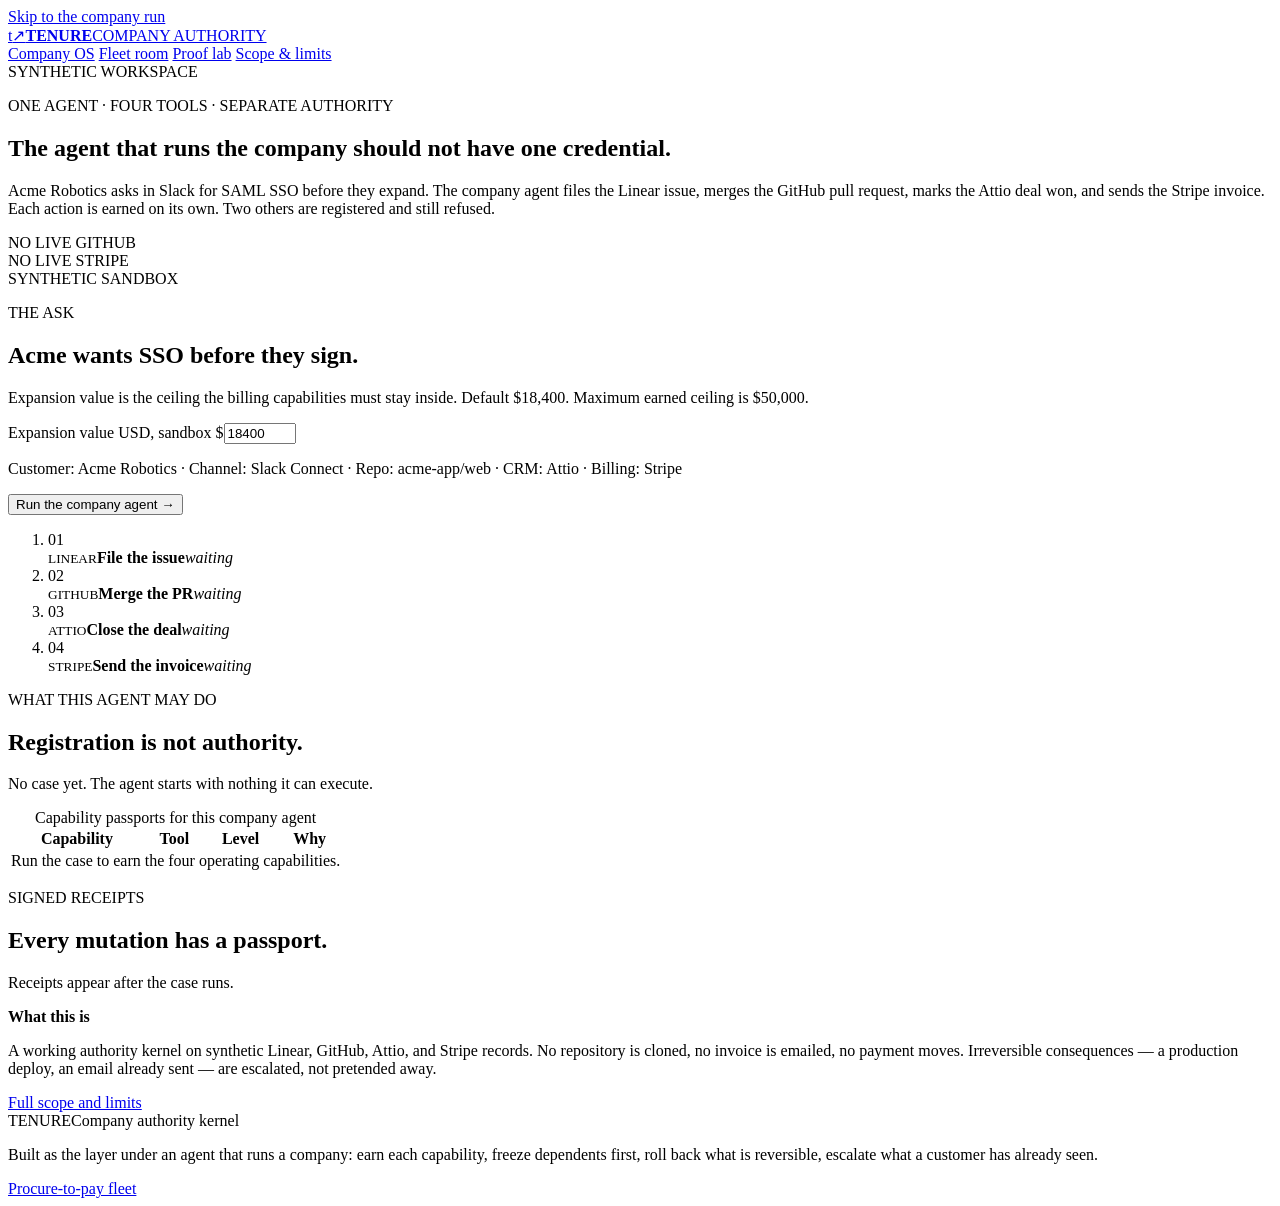
==== src/tenure/static/company.html @ 6b4c426c "Add a Company OS demo on the same authority kernel. A founder can open one page and see separate ear" ====
<!doctype html>
<html lang="en">
<head>
  <meta charset="utf-8"><meta name="viewport" content="width=device-width, initial-scale=1">
  <meta name="theme-color" content="#172724">
  <title>TENURE — Company authority kernel</title>
  <link rel="icon" href="/static/favicon.svg" type="image/svg+xml">
  <link rel="stylesheet" href="/static/fleet.css">
  <link rel="stylesheet" href="/static/company.css">
  <script src="/static/company.js" defer></script>
</head>
<body>
  <a class="skip" href="#main">Skip to the company run</a>
  <header class="mast">
    <a class="brand" href="/" aria-label="TENURE home"><span class="brand-symbol">t<span>↗</span></span><strong>TENURE</strong><span class="brand-sub">COMPANY AUTHORITY</span></a>
    <nav aria-label="Main navigation">
      <a href="/company" aria-current="page">Company OS</a>
      <a href="/">Fleet room</a>
      <a href="/proof">Proof lab</a>
      <a href="/limitations">Scope & limits</a>
    </nav>
    <span id="environment" class="environment">SYNTHETIC WORKSPACE</span>
  </header>
  <main id="main" tabindex="-1">
    <div id="error" class="notice error" role="alert" hidden></div>
    <section class="page-heading">
      <div>
        <p class="eyebrow">ONE AGENT · FOUR TOOLS · SEPARATE AUTHORITY</p>
        <h1>The agent that runs the company should not have <span>one credential.</span></h1>
        <p class="intro">Acme Robotics asks in Slack for SAML SSO before they expand. The company agent files the Linear issue, merges the GitHub pull request, marks the Attio deal won, and sends the Stripe invoice. Each action is earned on its own. Two others are registered and still refused.</p>
      </div>
      <span class="outline-stamp">NO LIVE GITHUB<br>NO LIVE STRIPE<br>SYNTHETIC SANDBOX</span>
    </section>

    <section class="company-run">
      <form id="runForm" class="company-brief">
        <p class="eyebrow">THE ASK</p>
        <h2>Acme wants SSO before they sign.</h2>
        <p class="muted">Expansion value is the ceiling the billing capabilities must stay inside. Default $18,400. Maximum earned ceiling is $50,000.</p>
        <label>Expansion value <span>USD, sandbox</span>
          <span class="amount-input">$<input id="amount" name="amount" type="number" min="1" max="50000" value="18400" required></span>
        </label>
        <p class="field-help">Customer: Acme Robotics · Channel: Slack Connect · Repo: acme-app/web · CRM: Attio · Billing: Stripe</p>
        <button class="button primary" id="runButton" type="submit">Run the company agent <span>→</span></button>
      </form>

      <ol id="chain" class="chain" aria-label="Earned action chain">
        <li data-step="issue"><span>01</span><div><small>LINEAR</small><strong>File the issue</strong><em>waiting</em></div></li>
        <li data-step="pull_request"><span>02</span><div><small>GITHUB</small><strong>Merge the PR</strong><em>waiting</em></div></li>
        <li data-step="deal"><span>03</span><div><small>ATTIO</small><strong>Close the deal</strong><em>waiting</em></div></li>
        <li data-step="invoice"><span>04</span><div><small>STRIPE</small><strong>Send the invoice</strong><em>waiting</em></div></li>
      </ol>
    </section>

    <section class="authority-board" aria-live="polite">
      <div class="section-title">
        <div><p class="eyebrow">WHAT THIS AGENT MAY DO</p><h2>Registration is not authority.</h2></div>
        <p id="caseMeta" class="muted">No case yet. The agent starts with nothing it can execute.</p>
      </div>
      <div class="table-scroll">
        <table class="comparison" id="authorityTable">
          <caption>Capability passports for this company agent</caption>
          <thead><tr><th>Capability</th><th>Tool</th><th>Level</th><th>Why</th></tr></thead>
          <tbody>
            <tr><td colspan="4">Run the case to earn the four operating capabilities.</td></tr>
          </tbody>
        </table>
      </div>
    </section>

    <section class="recovery-panel" id="breakPanel" hidden>
      <div class="recovery-heading">
        <div>
          <p class="eyebrow">THEN THE EVIDENCE BREAKS</p>
          <h2 id="breakTitle">The Slack message was not Acme.</h2>
          <p id="breakCopy">Containment freezes every capability that depended on that message before the supervisor is asked anything.</p>
        </div>
      </div>
      <div class="recovery-controls">
        <div>
          <label for="scenario">What became untrustworthy</label>
          <select id="scenario">
            <option value="injected_slack_instruction">Injected Slack instruction — the whole chain</option>
            <option value="bad_merge">The merge itself was wrong</option>
            <option value="billing_mismatch">The deal and the invoice disagree</option>
            <option value="pricing_policy_changed">Pricing policy changed underneath</option>
          </select>
        </div>
        <button class="button danger" id="breakButton" type="button">Freeze, then investigate <span>→</span></button>
      </div>
      <p class="field-help">The model, when one is configured, only proposes. Deterministic policy accepts or rejects. A rejected proposal leaves the freeze in place.</p>

      <ol class="pipeline" aria-label="Order of operations">
        <li data-stage="detect"><span>1</span><div>Detect<em>screen the trigger</em></div></li>
        <li data-stage="freeze"><span>2</span><div>Freeze<em>before any model call</em></div></li>
        <li data-stage="investigate"><span>3</span><div>Investigate<em>Supervisor tools</em></div></li>
        <li data-stage="validate"><span>4</span><div>Validate<em>deterministic policy</em></div></li>
        <li data-stage="recover"><span>5</span><div>Recover<em>rollback + escalate</em></div></li>
      </ol>

      <div id="promptScreen" class="prompt-screen" hidden>
        <p class="eyebrow">01 / DETECTION — WHAT ACTUALLY ARRIVED</p>
        <blockquote id="promptMessage"></blockquote>
        <div class="prompt-verdict">
          <span id="promptVerdict" class="tiny-tag"></span>
          <span id="promptMatches" class="muted"></span>
        </div>
        <p id="promptDisclosure" class="field-help"></p>
      </div>

      <div id="breakResult" class="recovery-result" hidden></div>

      <div id="toolTrace" class="tool-trace" hidden>
        <p class="eyebrow">03 / INVESTIGATION — EVERY TOOL CALL, IN ORDER</p>
        <p id="reasonerMode" class="muted"></p>
        <ol id="toolTraceList"></ol>
      </div>
    </section>

    <section class="record-section">
      <div class="section-title">
        <div><p class="eyebrow">SIGNED RECEIPTS</p><h2>Every mutation has a passport.</h2></div>
      </div>
      <div id="receipts" class="event-list"><p class="empty-record">Receipts appear after the case runs.</p></div>
    </section>

    <section class="boundary-note">
      <strong>What this is</strong>
      <p>A working authority kernel on synthetic Linear, GitHub, Attio, and Stripe records. No repository is cloned, no invoice is emailed, no payment moves. Irreversible consequences — a production deploy, an email already sent — are escalated, not pretended away.</p>
      <a href="/limitations">Full scope and limits</a>
    </section>
  </main>
  <footer>
    <span class="footer-brand">TENURE<span>Company authority kernel</span></span>
    <p>Built as the layer under an agent that runs a company: earn each capability, freeze dependents first, roll back what is reversible, escalate what a customer has already seen.</p>
    <a href="/">Procure-to-pay fleet</a>
  </footer>
  <dialog id="receiptDialog">
    <div class="dialog-head"><p class="eyebrow">ACTION RECEIPT</p><button class="icon-button" id="closeReceipt" type="button" aria-label="Close">×</button></div>
    <h2 id="receiptTitle"></h2>
    <pre id="receiptBody"></pre>
  </dialog>
</body>
</html>
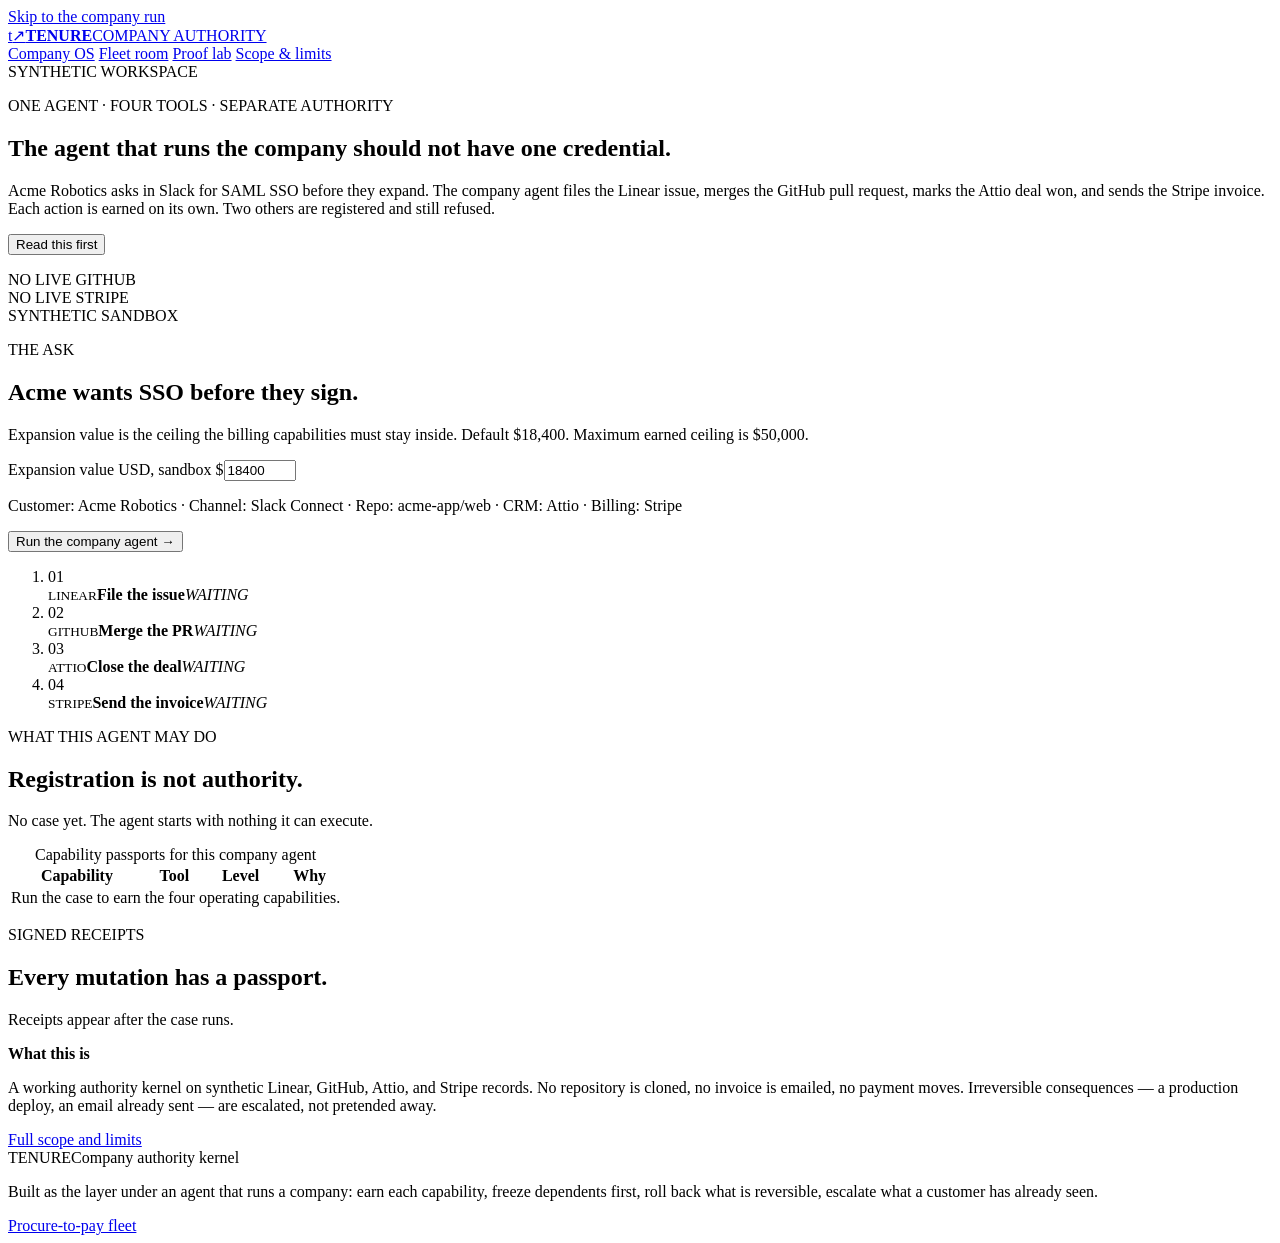
==== commit 1c9f5783: "Make the company demo readable on a phone and open with a guide. The action chain no longer collapse" ====
--- a/src/tenure/static/company.html
+++ b/src/tenure/static/company.html
@@ -28,6 +28,7 @@
         <p class="eyebrow">ONE AGENT · FOUR TOOLS · SEPARATE AUTHORITY</p>
         <h1>The agent that runs the company should not have <span>one credential.</span></h1>
         <p class="intro">Acme Robotics asks in Slack for SAML SSO before they expand. The company agent files the Linear issue, merges the GitHub pull request, marks the Attio deal won, and sends the Stripe invoice. Each action is earned on its own. Two others are registered and still refused.</p>
+        <p><button class="guide-link" id="openGuide" type="button">Read this first</button></p>
       </div>
       <span class="outline-stamp">NO LIVE GITHUB<br>NO LIVE STRIPE<br>SYNTHETIC SANDBOX</span>
     </section>
@@ -45,10 +46,10 @@
       </form>
 
       <ol id="chain" class="chain" aria-label="Earned action chain">
-        <li data-step="issue"><span>01</span><div><small>LINEAR</small><strong>File the issue</strong><em>waiting</em></div></li>
-        <li data-step="pull_request"><span>02</span><div><small>GITHUB</small><strong>Merge the PR</strong><em>waiting</em></div></li>
-        <li data-step="deal"><span>03</span><div><small>ATTIO</small><strong>Close the deal</strong><em>waiting</em></div></li>
-        <li data-step="invoice"><span>04</span><div><small>STRIPE</small><strong>Send the invoice</strong><em>waiting</em></div></li>
+        <li data-step="issue"><span>01</span><div><small>LINEAR</small><strong>File the issue</strong><em>WAITING</em><code hidden></code></div></li>
+        <li data-step="pull_request"><span>02</span><div><small>GITHUB</small><strong>Merge the PR</strong><em>WAITING</em><code hidden></code></div></li>
+        <li data-step="deal"><span>03</span><div><small>ATTIO</small><strong>Close the deal</strong><em>WAITING</em><code hidden></code></div></li>
+        <li data-step="invoice"><span>04</span><div><small>STRIPE</small><strong>Send the invoice</strong><em>WAITING</em><code hidden></code></div></li>
       </ol>
     </section>
 
@@ -135,6 +136,27 @@
     <p>Built as the layer under an agent that runs a company: earn each capability, freeze dependents first, roll back what is reversible, escalate what a customer has already seen.</p>
     <a href="/">Procure-to-pay fleet</a>
   </footer>
+  <dialog id="guide" class="guide-dialog" aria-labelledby="guideTitle">
+    <div class="guide-body">
+      <div class="dialog-head"><p class="eyebrow">THE COMPANY COMPANY</p><button class="icon-button" id="closeGuide" type="button" aria-label="Close">×</button></div>
+      <h2 id="guideTitle">One agent. A separate permission for every tool.</h2>
+      <p>The Company Company runs a business through Slack, Linear, GitHub, Attio, and Stripe. We built this page around that agent: filing an issue, merging code, updating a deal, and sending an invoice should not share one credential.</p>
+      <p class="eyebrow">WHAT THIS IS</p>
+      <p>A working model of that idea. A customer asks in Slack for SSO. The agent does the four steps. The records are synthetic. No real repository, deal, or invoice is touched.</p>
+      <p class="eyebrow">WHAT TO PRESS</p>
+      <ol class="guide-steps">
+        <li><strong>Run the company agent.</strong> Linear, GitHub, Attio, and Stripe each earn their own passport. A refund and turning off branch protection stay refused.</li>
+        <li><strong>Freeze, then investigate.</strong> The Slack message that started the work was not the customer. Watch what freezes first, what rolls back, and what cannot be undone.</li>
+      </ol>
+      <p class="eyebrow">WHAT IT CAN SHOW</p>
+      <ol class="guide-steps">
+        <li>Authority earned per tool, after the work, not granted on day one.</li>
+        <li>Every later action that depended on a bad instruction, frozen before any model runs.</li>
+        <li>The issue, pull request, deal, and invoice rolled back. A production deploy and an email the customer already received, escalated.</li>
+      </ol>
+    </div>
+    <button class="button primary" id="startGuide" type="button">Show the run <span>→</span></button>
+  </dialog>
   <dialog id="receiptDialog">
     <div class="dialog-head"><p class="eyebrow">ACTION RECEIPT</p><button class="icon-button" id="closeReceipt" type="button" aria-label="Close">×</button></div>
     <h2 id="receiptTitle"></h2>
